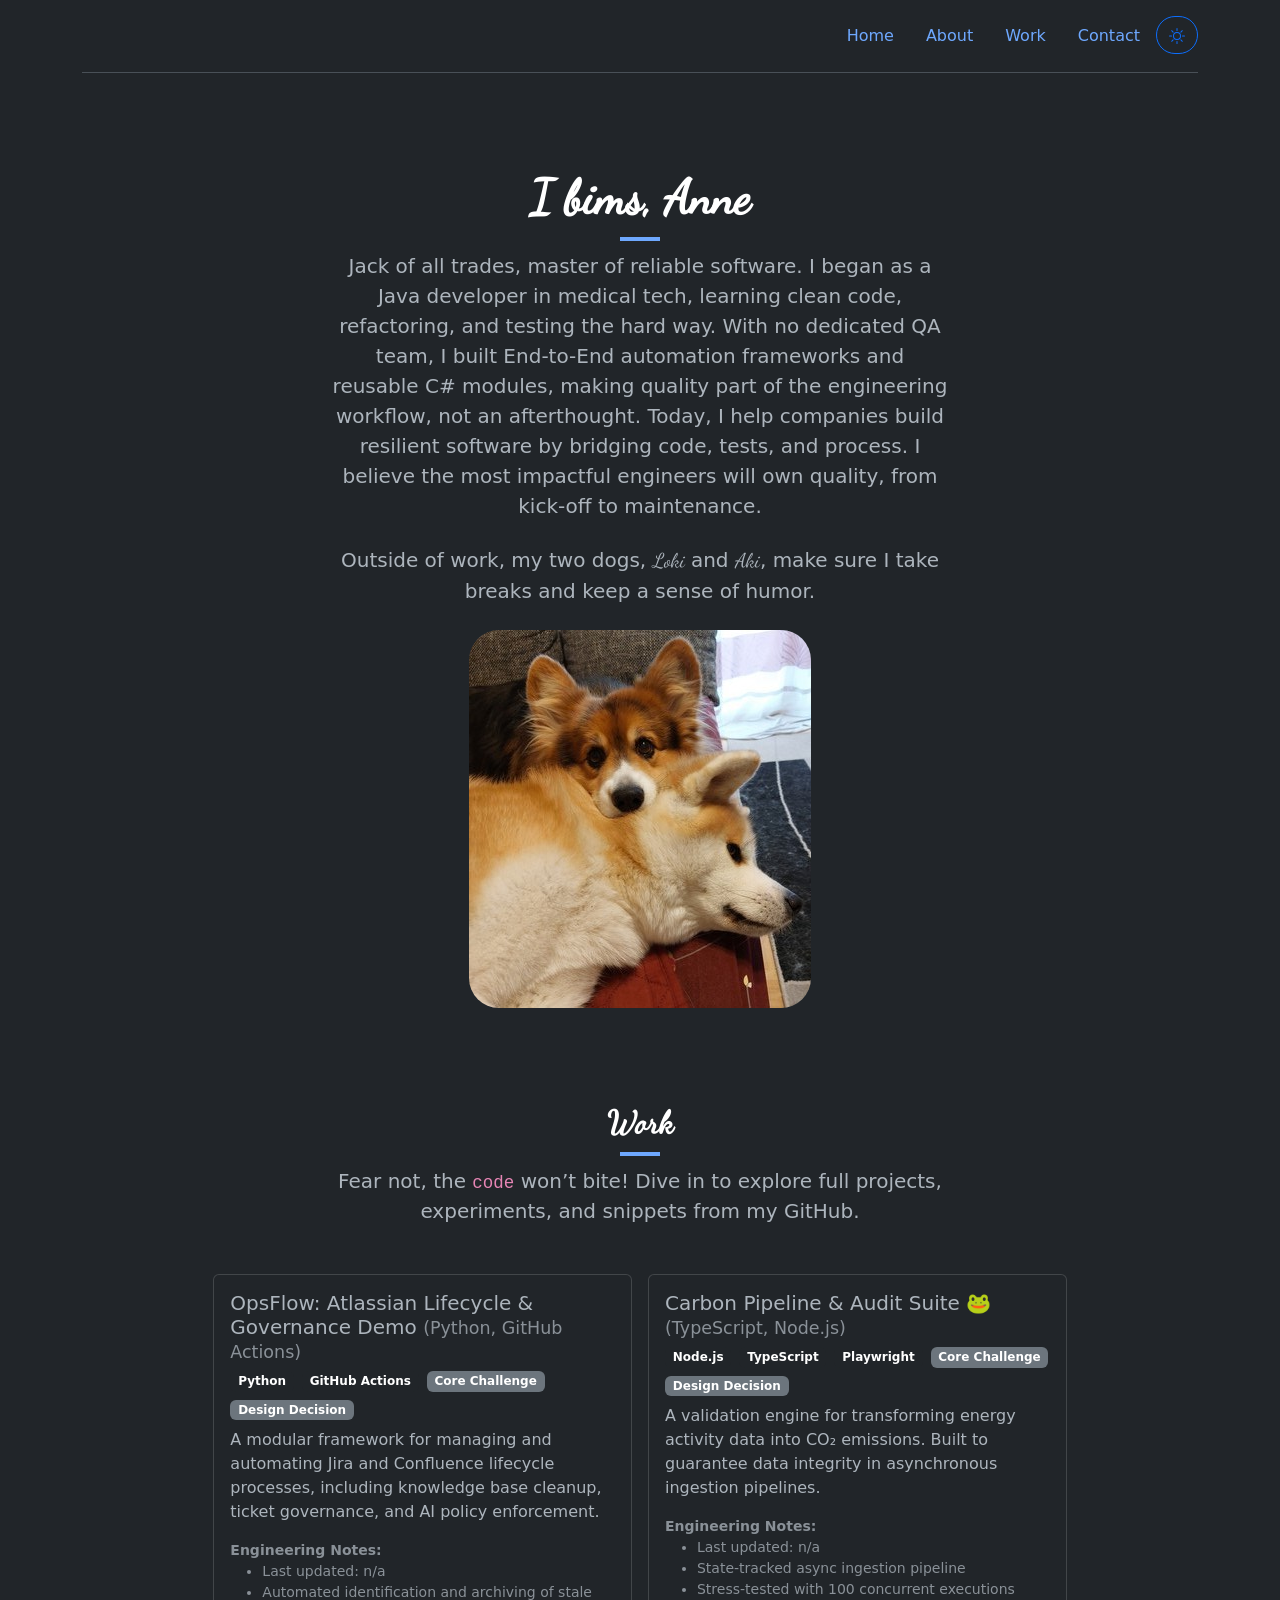
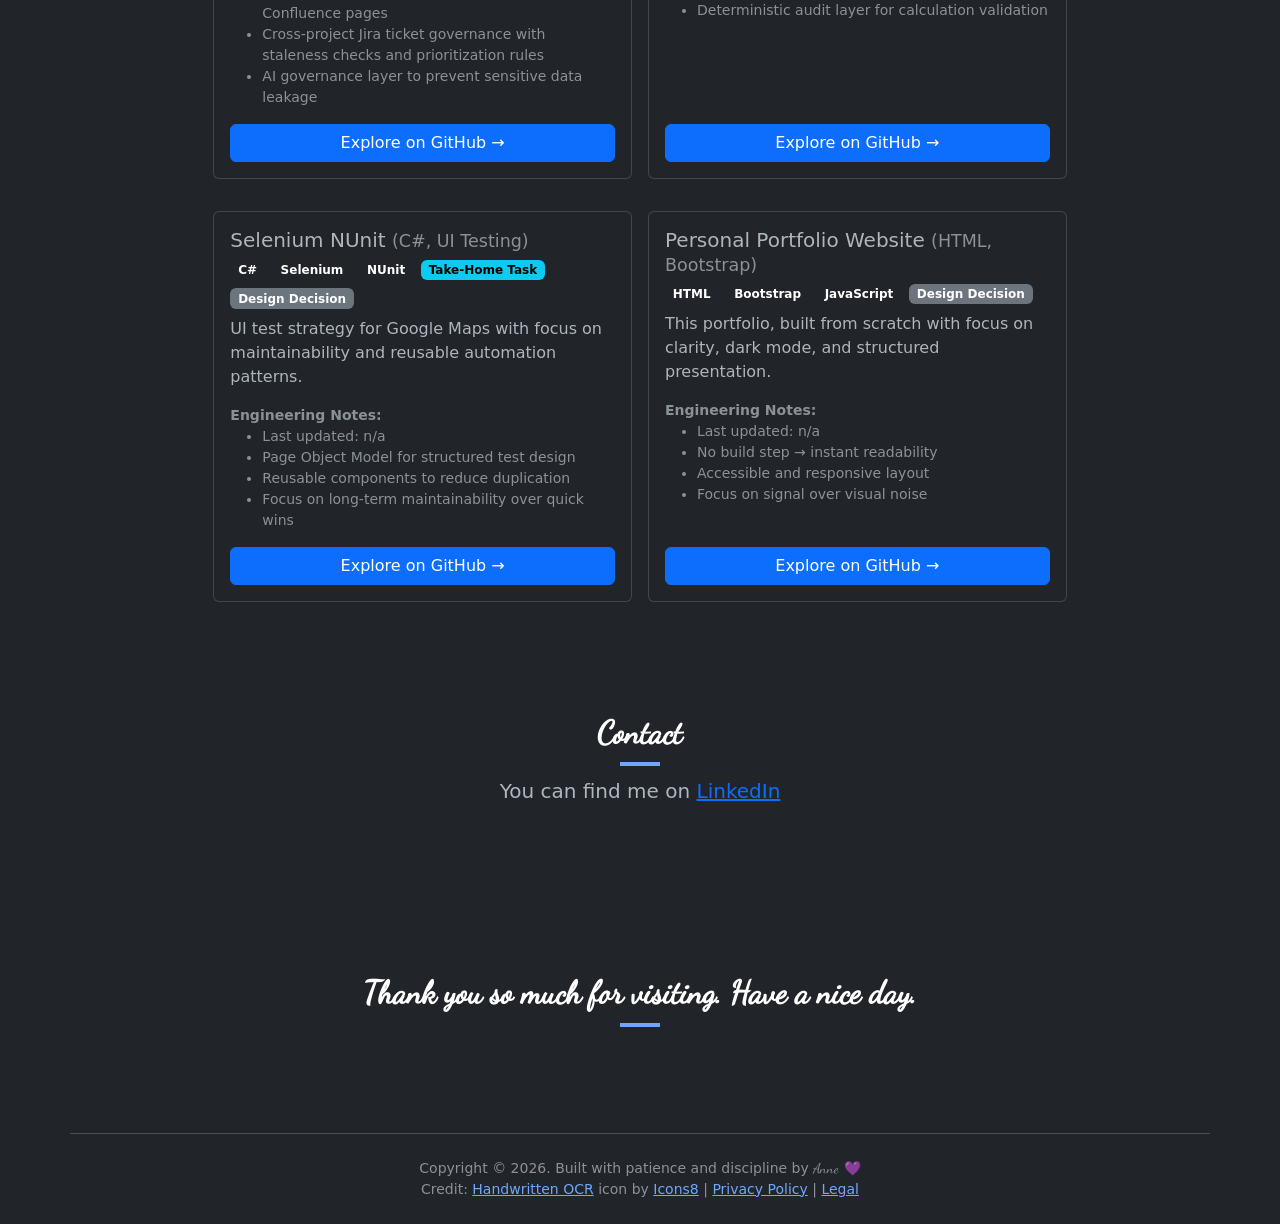
==== index.html @ 0c7285c0 "Added section - last updated" ====
<!DOCTYPE html>
<html lang="en" data-bs-theme="dark">
  <head>
    <meta charset="utf-8">
    <meta name="viewport" content="width=device-width, initial-scale=1.0">
    <link rel="icon" type="image/x-icon" href="resources/icons/icons8-handwritten-ocr-16.png">
    <link rel="stylesheet" href="resources/vendor/bootstrap-5.3.0-alpha1-dist/css/bootstrap.min.css">
    <script defer src="resources/vendor/bootstrap-5.3.0-alpha1-dist/js/bootstrap.bundle.min.js"></script>
    <link class="my-style" href="resources/css/dark.css" rel="stylesheet">
    <title>Anne with Loki and Aki</title>
  </head>
  <body>
    <noscript>
      JavaScript seems to be disabled in your browser.
      You must have JavaScript enabled in your browser to utilize the functionality of this website.
    </noscript>
    <div class="container">
      <header class="d-flex flex-wrap justify-content-end py-3 mb-4 border-bottom">
        <ul class="nav nav-pills">
          <li class="nav-item"><a href="index.html" class="nav-link">Home</a></li>
          <li class="nav-item"><a href="#about" class="nav-link">About</a></li>
          <li class="nav-item"><a href="#work" class="nav-link">Work</a></li>
          <li class="nav-item"><a href="#contact" class="nav-link">Contact</a></li>
          <li class="nav-item">
            <button class="btn btn-outline-primary my-button" id="skinToggler" title="Toggle dark mode">
              <svg class="sunglasses" xmlns="http://www.w3.org/2000/svg" width="16" height="16" fill="currentColor" viewBox="0 0 16 16">
                <path d="M3 5a2 2 0 0 0-2 2v.5H.5a.5.5 0 0 0 0 1H1V9a2 2 0 0 0 2 2h1a3 3 0 0 0 3-3 1 1 0 1 1 2 0 3 3 0 0 0 3 3h1a2 2 0 0 0 2-2v-.5h.5a.5.5 0 0 0 0-1H15V7a2 2 0 0 0-2-2h-2a2 2 0 0 0-1.888 1.338A1.99 1.99 0 0 0 8 6a1.99 1.99 0 0 0-1.112.338A2 2 0 0 0 5 5H3zm0 1h.941c.264 0 .348.356.112.474l-.457.228a2 2 0 0 0-.894.894l-.228.457C2.356 8.289 2 8.205 2 7.94V7a1 1 0 0 1 1-1z"/>
              </svg>
              <svg class="sun" xmlns="http://www.w3.org/2000/svg" width="16" height="16" fill="currentColor" viewBox="0 0 16 16">
                <path d="M8 11a3 3 0 1 1 0-6 3 3 0 0 1 0 6zm0 1a4 4 0 1 0 0-8 4 4 0 0 0 0 8zM8 0a.5.5 0 0 1 .5.5v2a.5.5 0 0 1-1 0v-2A.5.5 0 0 1 8 0zm0 13a.5.5 0 0 1 .5.5v2a.5.5 0 0 1-1 0v-2A.5.5 0 0 1 8 13zm8-5a.5.5 0 0 1-.5.5h-2a.5.5 0 0 1 0-1h2a.5.5 0 0 1 .5.5zM3 8a.5.5 0 0 1-.5.5h-2a.5.5 0 0 1 0-1h2A.5.5 0 0 1 3 8zm10.657-5.657a.5.5 0 0 1 0 .707l-1.414 1.415a.5.5 0 1 1-.707-.708l1.414-1.414a.5.5 0 0 1 .707 0zm-9.193 9.193a.5.5 0 0 1 0 .707L3.05 13.657a.5.5 0 0 1-.707-.707l1.414-1.414a.5.5 0 0 1 .707 0zm9.193 2.121a.5.5 0 0 1-.707 0l-1.414-1.414a.5.5 0 0 1 .707-.707l1.414 1.414a.5.5 0 0 1 0 .707zM4.464 4.465a.5.5 0 0 1-.707 0L2.343 3.05a.5.5 0 1 1 .707-.707l1.414 1.414a.5.5 0 0 1 0 .708z"/>
              </svg>
            </button>
          </li>
        </ul>
      </header>
    </div>

    <!--MAIN-->
    <div class="px-4 py-5 my-5 text-center">
      <h1 class="display-5 fw-bold my-headline my-font" id="about">I bims, Anne</h1>
      <div class="col-lg-6 mx-auto">
        <p class="lead mb-4">
          Jack of all trades, master of reliable software. I began as a Java developer in medical tech, learning clean code, refactoring, and testing the hard way. With no dedicated QA team, I built End-to-End automation frameworks and reusable C# modules, making quality part of the engineering workflow, not an afterthought.

Today, I help companies build resilient software by bridging code, tests, and process. I believe the most impactful engineers will own quality, from kick-off to maintenance.
        </p>
        <p class="lead mb-4">
        Outside of work, my two dogs, <span class="my-font">Loki</span> and <span class="my-font">Aki</span>, make sure I take breaks and keep a sense of humor.
        </p>
        <img class="my-button" src="resources/icons/hundeglitzer.jpg" alt="Dogs on the couch">
      </div>
    </div>

    <main>  
  <!-- WORK HEADER -->
  <div class="text-center">
    <h2 class="display-7 fw-bold my-headline my-font" id="work">Work</h2>
    <div class="col-lg-6 mx-auto">
       <p class="lead mb-4">
      Fear not, the <code>code</code> won’t bite! Dive in to explore full projects, experiments, and snippets from my GitHub.
    </p>
    </div>
  </div>

  <div class="col-lg-8 mx-auto mt-5">
 <div class="row g-3" id="work-projects">
    <!-- GENERATE PROJECT CARDS -->
  </div>

  <!-- CONTACT -->
  <div class="px-4 py-5 my-5 text-center">
    <h2 class="display-7 fw-bold my-headline my-font" id="contact">Contact</h2>
    <div class="col-lg-6 mx-auto">
      <p class="lead mb-4">
        You can find me on 
        <a rel="noreferrer" target="_blank" href="https://www.linkedin.com/in/annbah/" class="link-primary">
          LinkedIn
        </a>
      </p>
    </div>
  </div>

  <div class="px-4 py-5 my-5 text-center">
    <h2 class="display-7 fw-bold my-headline my-font">
      Thank you so much for visiting. Have a nice day.
    </h2>
  </div>
</main>

<!-- GLOBAL ENGINEERING COMMENT -->
<!--
  Portfolio Goal:
  Show engineering thinking, not just finished projects

  Principles:
  - Clarity over complexity
  - Explicit tradeoffs
  - Systems thinking (not isolated features)

  Why no heavy framework:
  Keep everything inspectable without setup
-->

    <button type="button" class="btn btn btn-outline-primary btn-floating btn-lg" id="btn-back-to-top" title="Back to top">
      <svg xmlns="http://www.w3.org/2000/svg" width="16" height="16" fill="currentColor" class="bi bi-arrow-up" viewBox="0 0 16 16">
        <path fill-rule="evenodd" d="M8 15a.5.5 0 0 0 .5-.5V2.707l3.146 3.147a.5.5 0 0 0 .708-.708l-4-4a.5.5 0 0 0-.708 0l-4 4a.5.5 0 1 0 .708.708L7.5 2.707V14.5a.5.5 0 0 0 .5.5z"/>
      </svg>
    </button>

    <!--FOOTER-->
    <footer class="footer" data-bs-theme="blue">
      <div class="container text-center border-top py-4 mb-4 small">
        <span class="text-muted copyright-year"></span>
        <span class="text-muted">Credit: <a rel="noreferrer" target="_blank" href="https://icons8.com/icon/WB1rUe6nRn3r/handwritten-ocr">Handwritten OCR</a> icon by <a rel="noreferrer" target="_blank" href="https://icons8.com">Icons8</a></span>
        <span class="text-muted"> | <a href="policy.html">Privacy Policy</a></span>
        <span class="text-muted"> | <a href="legal.html">Legal</a></span>
      </div>
    </footer>

    <script defer src="resources/js/darkmode.js"></script>
    <script defer src="resources/js/backToTop.js"></script>
    <script defer src="resources/js/updateCopyright.js"></script>
    <script defer src="resources/js/annotations.js"></script>
    <script defer src="resources/js/githubMeta.js"></script>
    <script src="resources/js/projects.js" defer></script>
    <script src="resources/js/generateProjects.js" defer></script>
  </body>
</html>
---- resources/css/dark.css ----
/* dancing-script-regular - latin */
@font-face {
    font-display: swap; /* Check https://developer.mozilla.org/en-US/docs/Web/CSS/@font-face/font-display for other options. */
    font-family: 'Dancing Script';
    font-style: normal;
    font-weight: 400;
    src: url('../fonts/dancing-script-v24-latin/dancing-script-v24-latin-regular.eot'); /* IE9 Compat Modes */
    src: url('../fonts/dancing-script-v24-latin/dancing-script-v24-latin-regular.eot?#iefix') format('embedded-opentype'), /* IE6-IE8 */
         url('../fonts/dancing-script-v24-latin/dancing-script-v24-latin-regular.woff2') format('woff2'), /* Super Modern Browsers */
         url('../fonts/dancing-script-v24-latin/dancing-script-v24-latin-regular.woff') format('woff'), /* Modern Browsers */
         url('../fonts/dancing-script-v24-latin/dancing-script-v24-latin-regular.ttf') format('truetype'), /* Safari, Android, iOS */
         url('../fonts/dancing-script-v24-latin/dancing-script-v24-latin-regular.svg#DancingScript') format('svg'); /* Legacy iOS */
  }
  body
  {
    height: 100vh;
  }
  #btn-back-to-top 
  {
    position: fixed;
    border-radius: 30px;
    bottom: 20px;
    right: 20px;
    display: none;
    z-index: 99;
  }
  .my-button
  {
    border-radius: 30px;
  }
  .my-font
  {
    font-family: "Dancing Script", sans-serif;
  }
  .sunglasses
  {
    display: none;
  }
  
  .my-headline::after
  {
    content: "";
    display: block;
    width: 40px;
    height: 4px;
    margin: 10px auto;
    background-color: #6ea8fe;
  }

  .annotation 
  {
    cursor: help;
    position: relative;
  }

  .annotation:hover 
  {
    filter: brightness(1.1);
  }
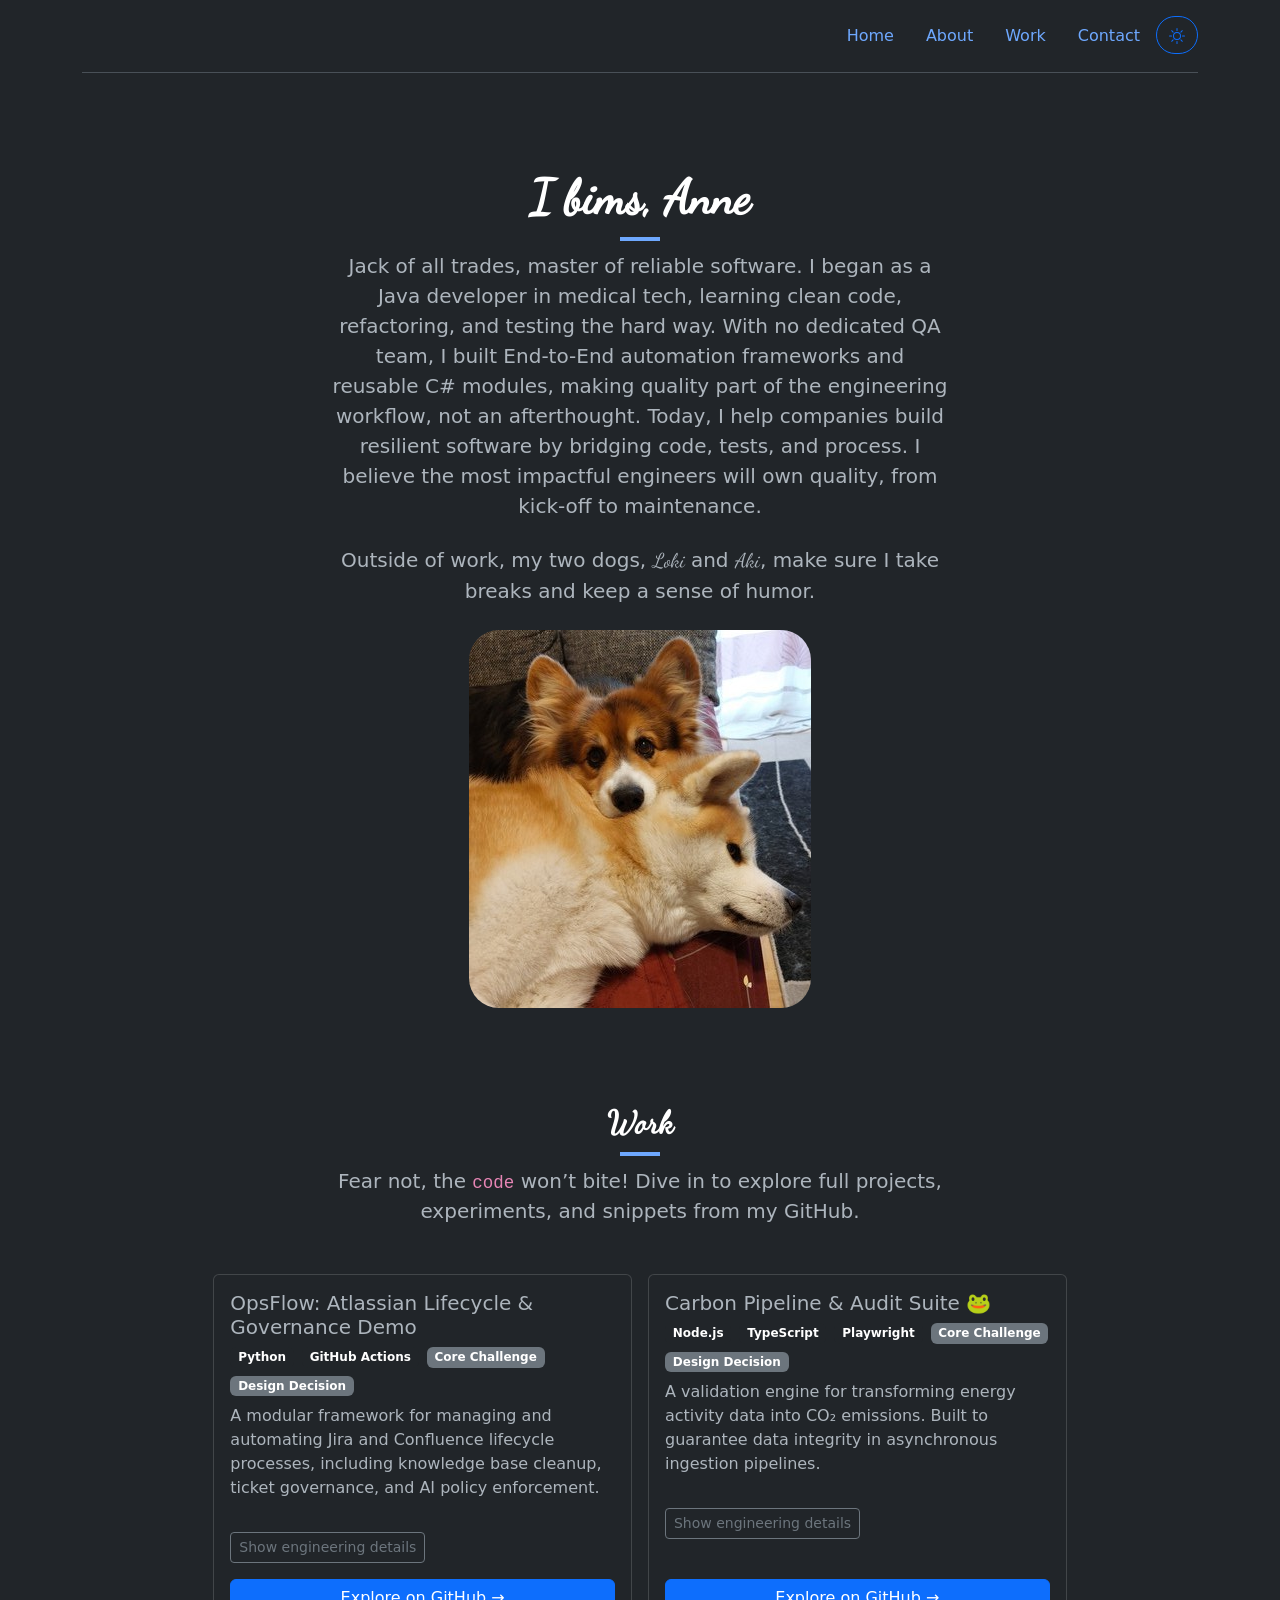
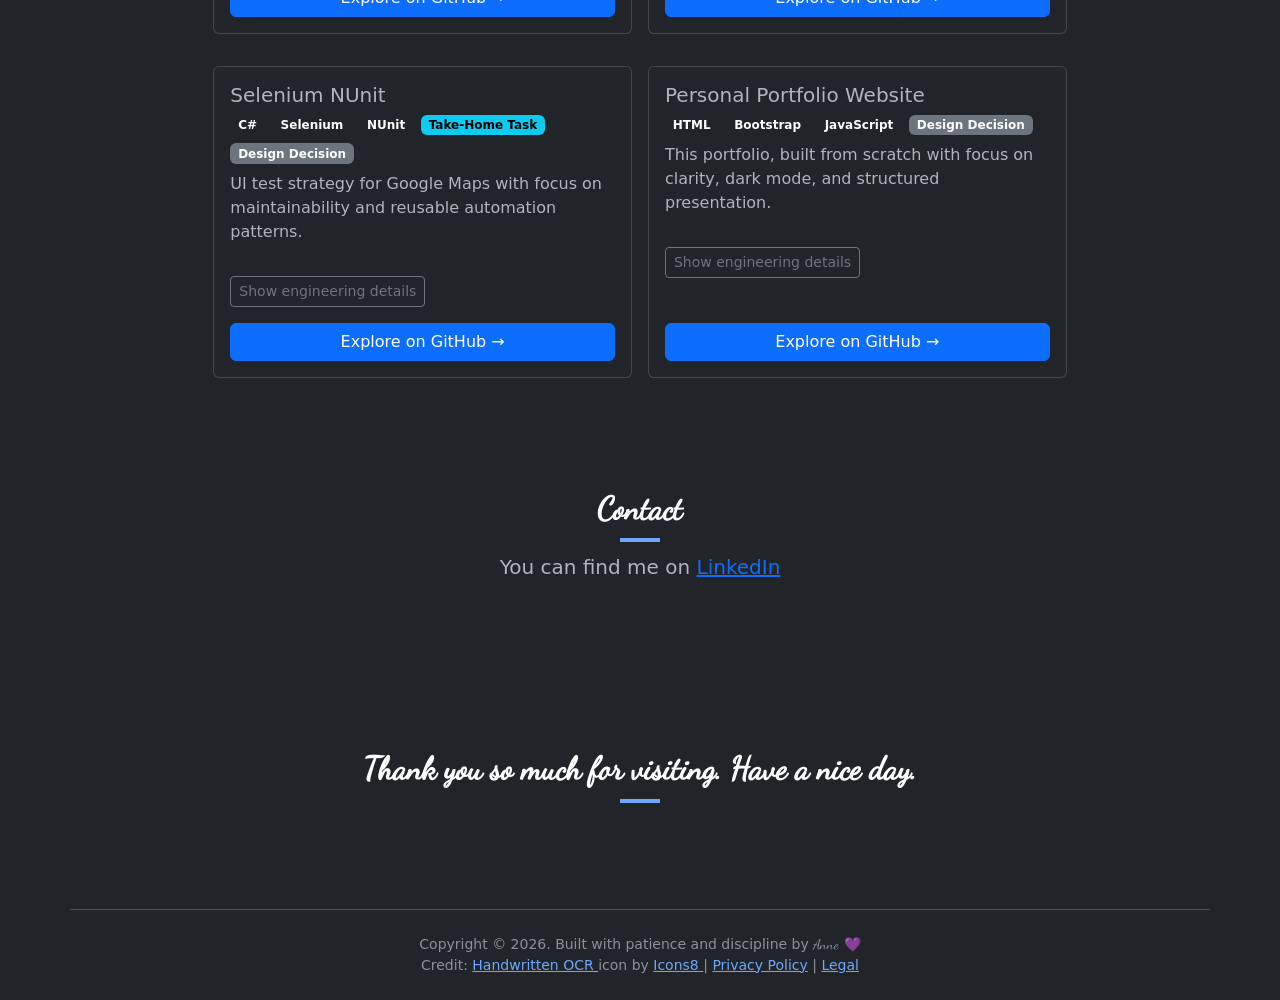
==== commit c3ec33b0: "Refactored footer" ====
--- a/index.html
+++ b/index.html
@@ -108,21 +108,14 @@
     </button>
 
     <!--FOOTER-->
-    <footer class="footer" data-bs-theme="blue">
-      <div class="container text-center border-top py-4 mb-4 small">
-        <span class="text-muted copyright-year"></span>
-        <span class="text-muted">Credit: <a rel="noreferrer" target="_blank" href="https://icons8.com/icon/WB1rUe6nRn3r/handwritten-ocr">Handwritten OCR</a> icon by <a rel="noreferrer" target="_blank" href="https://icons8.com">Icons8</a></span>
-        <span class="text-muted"> | <a href="policy.html">Privacy Policy</a></span>
-        <span class="text-muted"> | <a href="legal.html">Legal</a></span>
-      </div>
-    </footer>
+    <div id="footer"></div>
 
     <script defer src="resources/js/darkmode.js"></script>
     <script defer src="resources/js/backToTop.js"></script>
-    <script defer src="resources/js/updateCopyright.js"></script>
     <script defer src="resources/js/annotations.js"></script>
     <script defer src="resources/js/githubMeta.js"></script>
     <script src="resources/js/projects.js" defer></script>
     <script src="resources/js/generateProjects.js" defer></script>
+    <script src="resources/js/footer.js" defer></script>
   </body>
 </html>
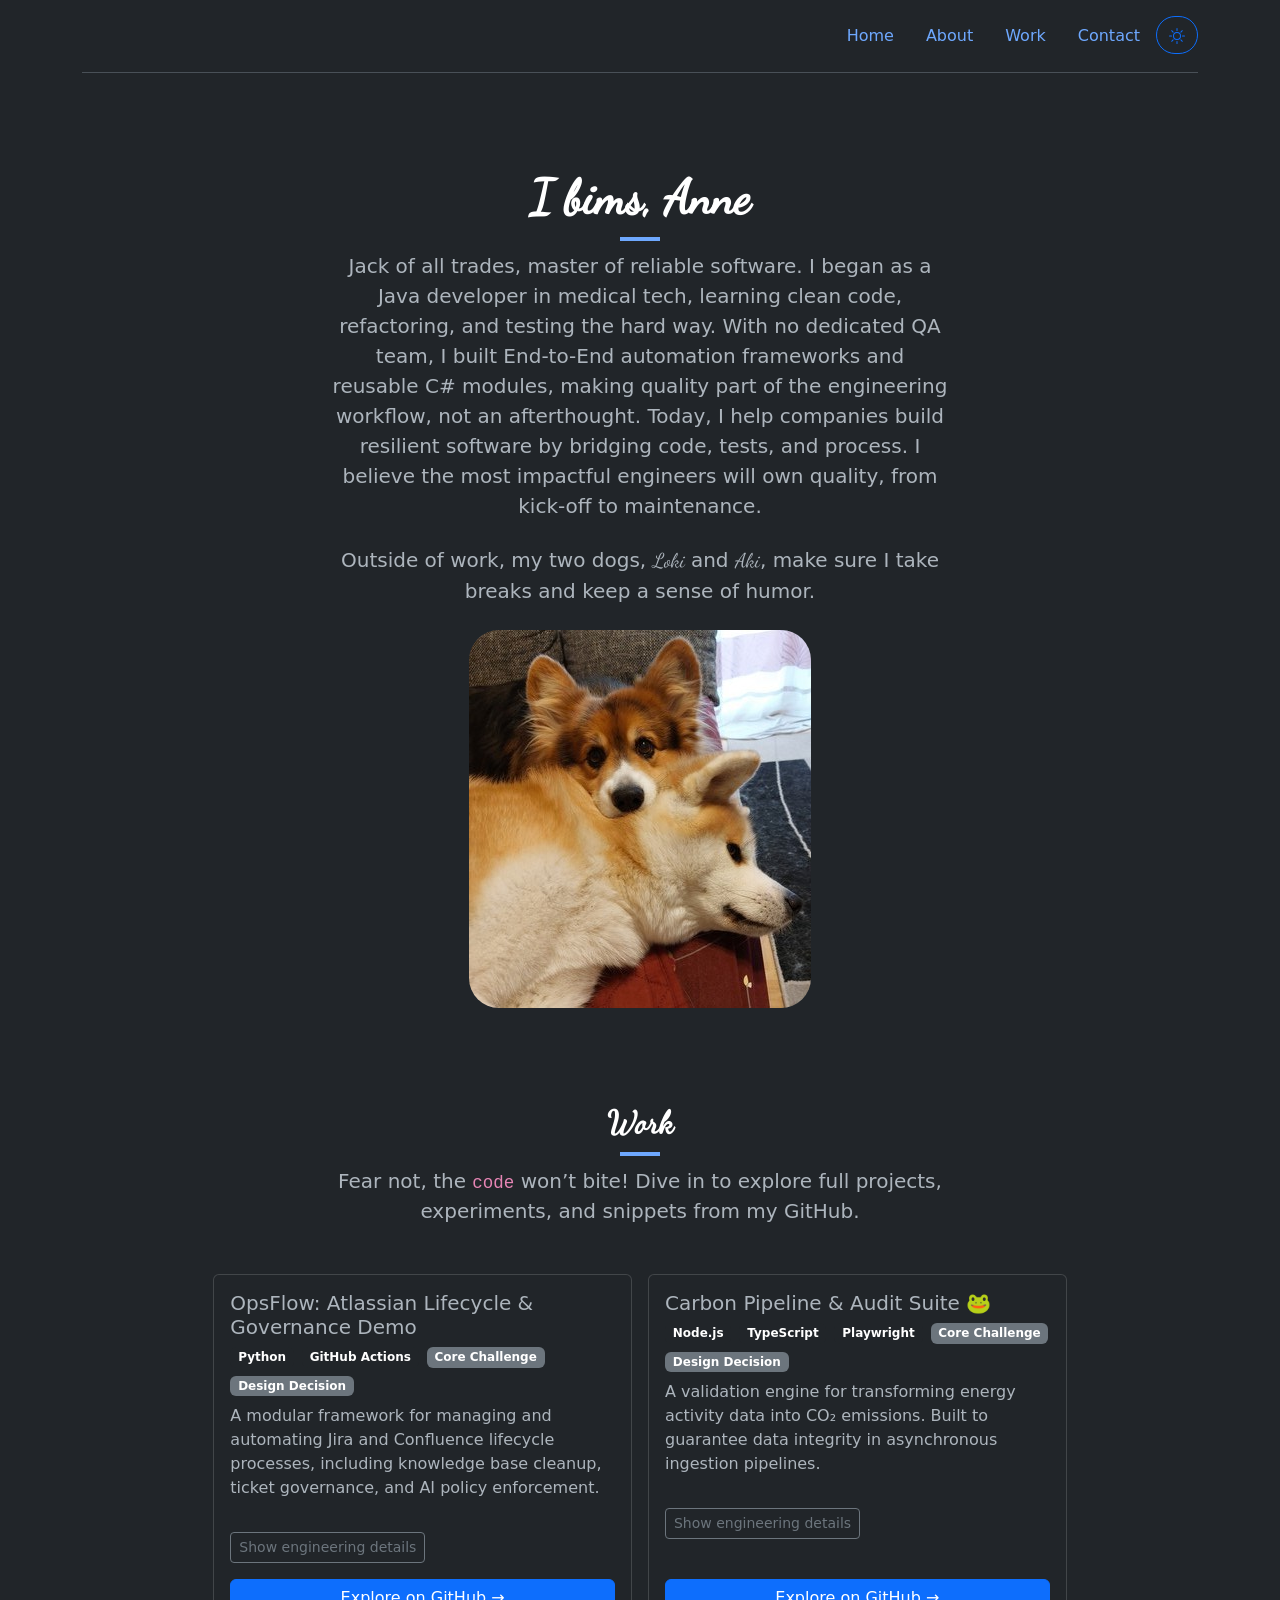
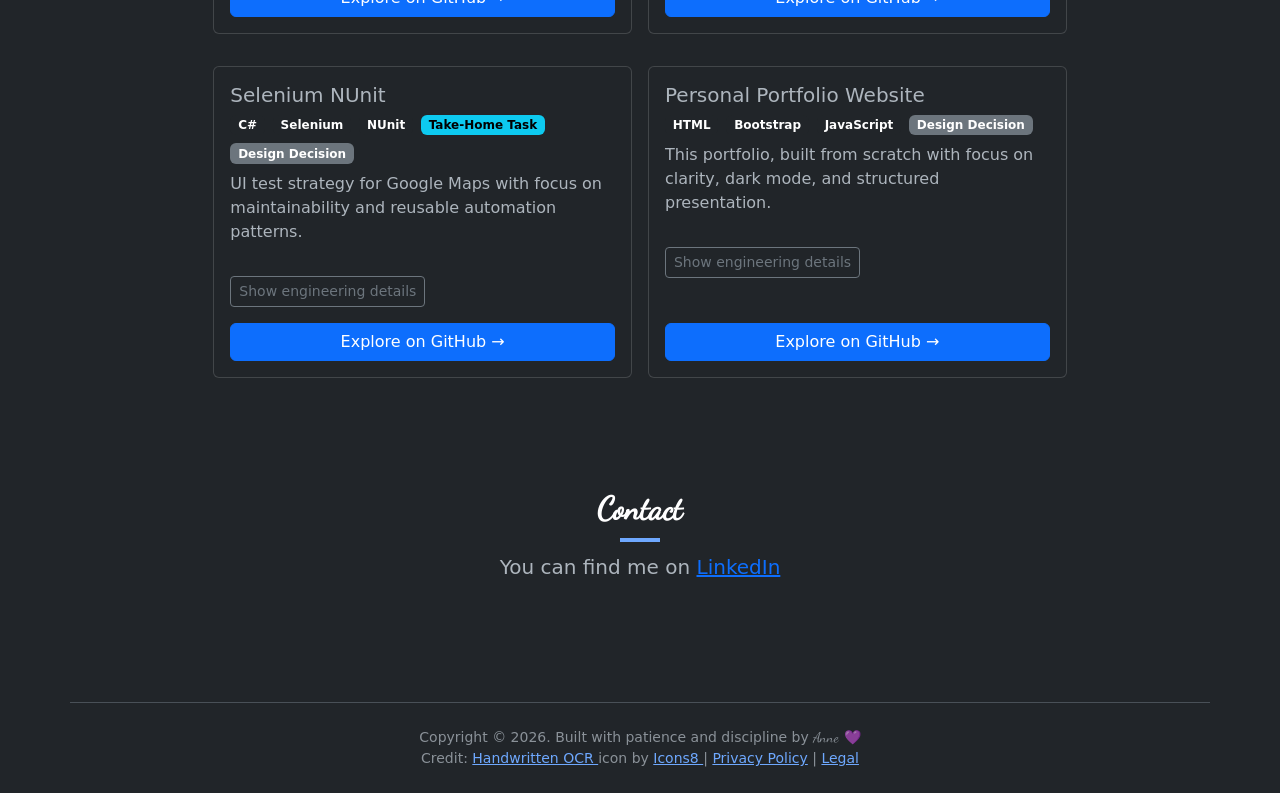
==== commit f96cc942: "Moved thank you message code" ====
--- a/index.html
+++ b/index.html
@@ -80,11 +80,8 @@
     </div>
   </div>
 
-  <div class="px-4 py-5 my-5 text-center">
-    <h2 class="display-7 fw-bold my-headline my-font">
-      Thank you so much for visiting. Have a nice day.
-    </h2>
-  </div>
+  <!-- THANK YOU MESSAGE -->
+<div id="footer-message-container"></div>
 </main>
 
 <!-- GLOBAL ENGINEERING COMMENT -->
@@ -110,12 +107,15 @@
     <!--FOOTER-->
     <div id="footer"></div>
 
-    <script defer src="resources/js/darkmode.js"></script>
-    <script defer src="resources/js/backToTop.js"></script>
-    <script defer src="resources/js/annotations.js"></script>
-    <script defer src="resources/js/githubMeta.js"></script>
-    <script src="resources/js/projects.js" defer></script>
-    <script src="resources/js/generateProjects.js" defer></script>
-    <script src="resources/js/footer.js" defer></script>
+    <script defer src="resources/js/ui/darkmode.js"></script>
+    <script defer src="resources/js/ui/backToTop.js"></script>
+    <script defer src="resources/js/features/annotations.js"></script>
+    <script defer src="resources/js/data/githubMeta.js"></script>
+    <script src="resources/js/data/projects.js" defer></script>
+    <script src="resources/js/features/generateProjects.js" defer></script>
+    <script src="resources/js/ui/footer.js" defer></script>
+    <script src="resources/js/features/footerMessage.js" defer></script>
+    <script src="resources/js/config/featureFlags.js" defer></script>
+    <script src="resources/js/features/cvFeature.js" defer></script>
   </body>
 </html>
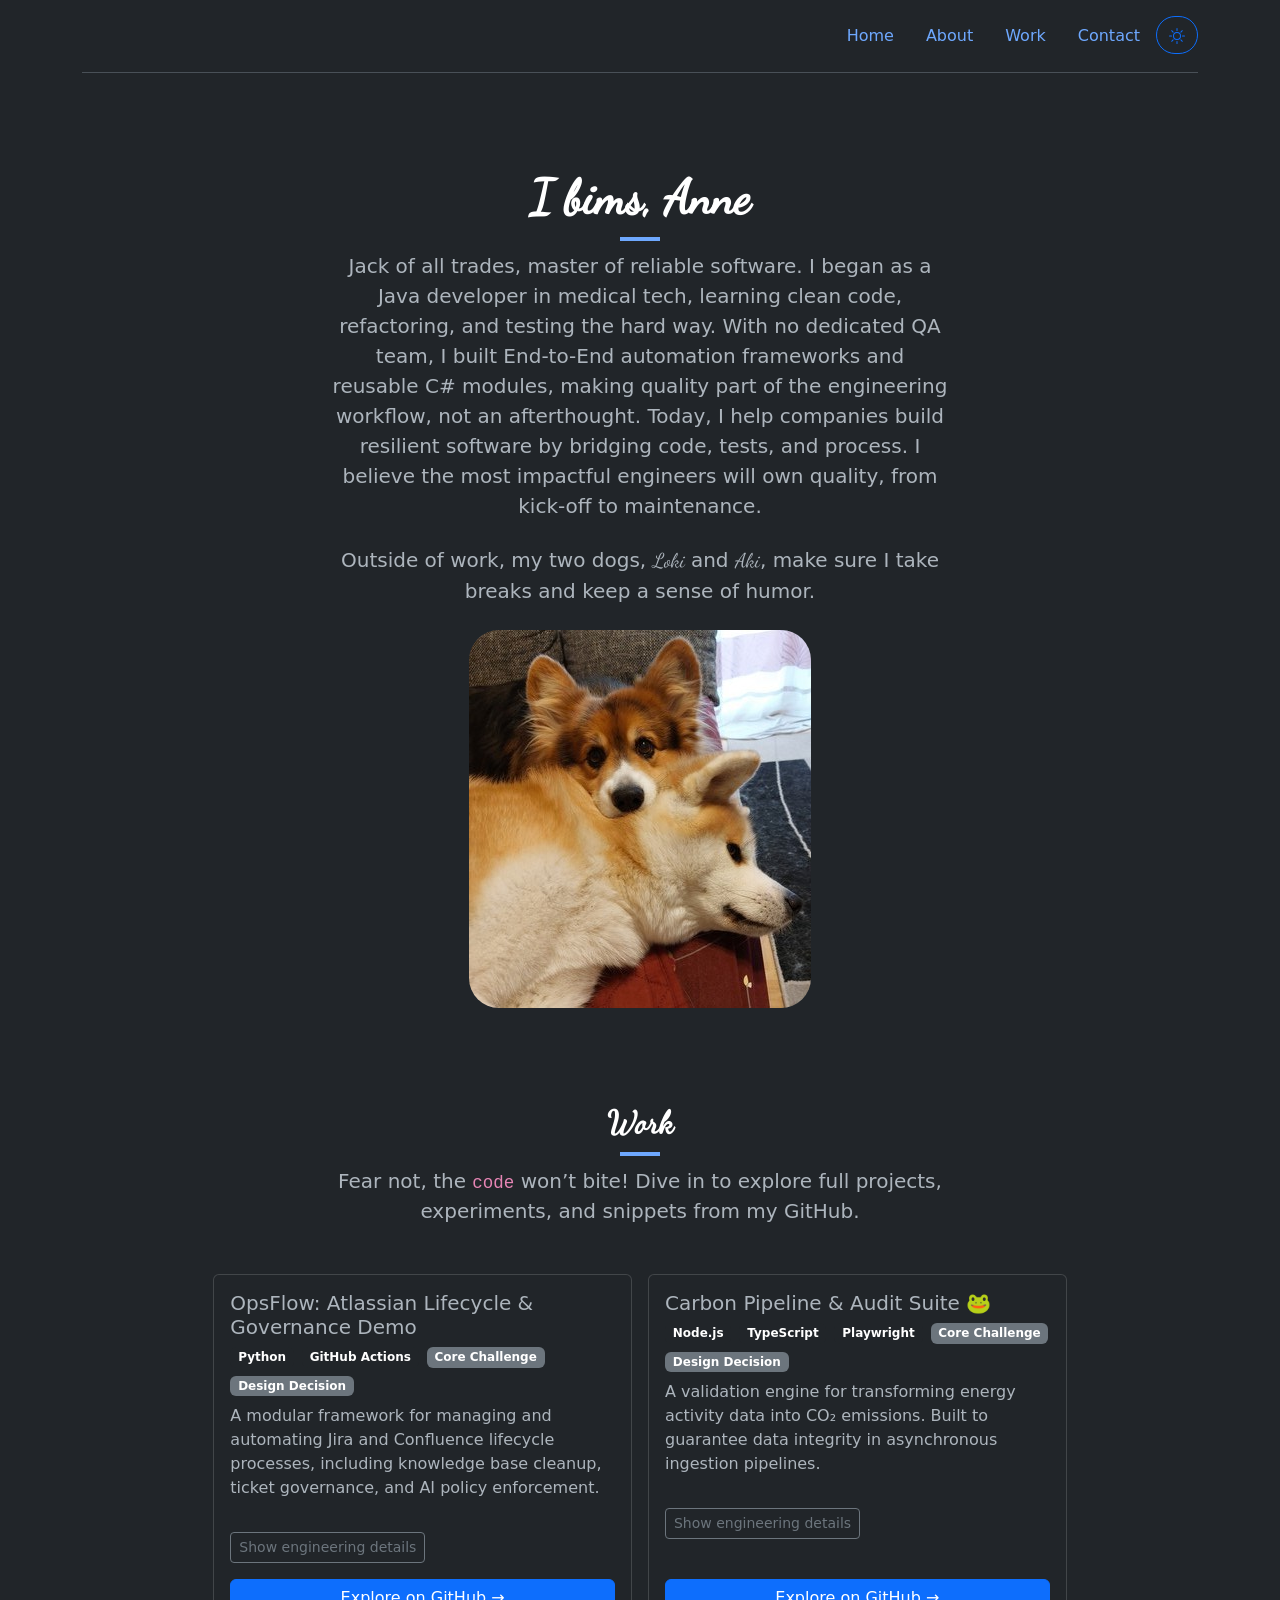
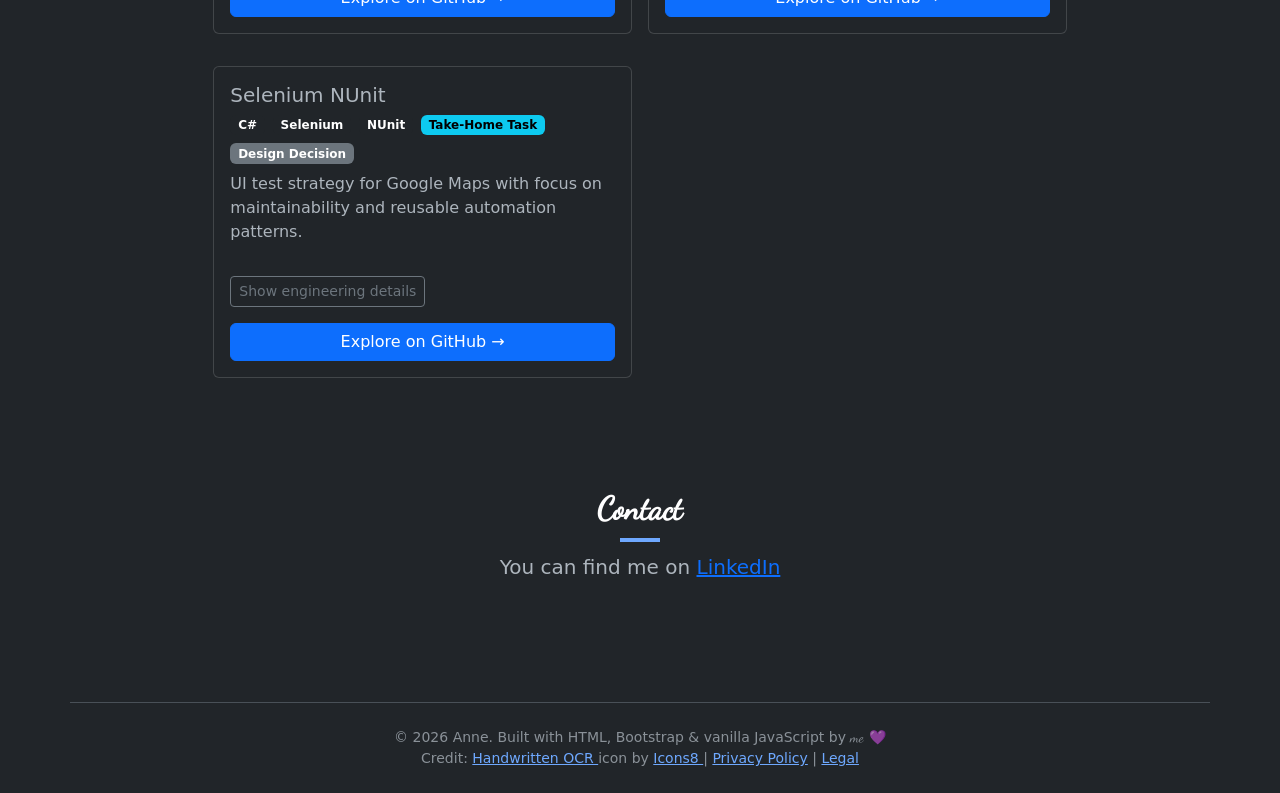
==== commit 6bfdc699: "Updated projects, footer and tab title" ====
--- a/index.html
+++ b/index.html
@@ -7,7 +7,7 @@
     <link rel="stylesheet" href="resources/vendor/bootstrap-5.3.0-alpha1-dist/css/bootstrap.min.css">
     <script defer src="resources/vendor/bootstrap-5.3.0-alpha1-dist/js/bootstrap.bundle.min.js"></script>
     <link class="my-style" href="resources/css/dark.css" rel="stylesheet">
-    <title>Anne with Loki and Aki</title>
+    <title>Anne | Software Engineer (Automation, Tooling & DevOps)</title>
   </head>
   <body>
     <noscript>
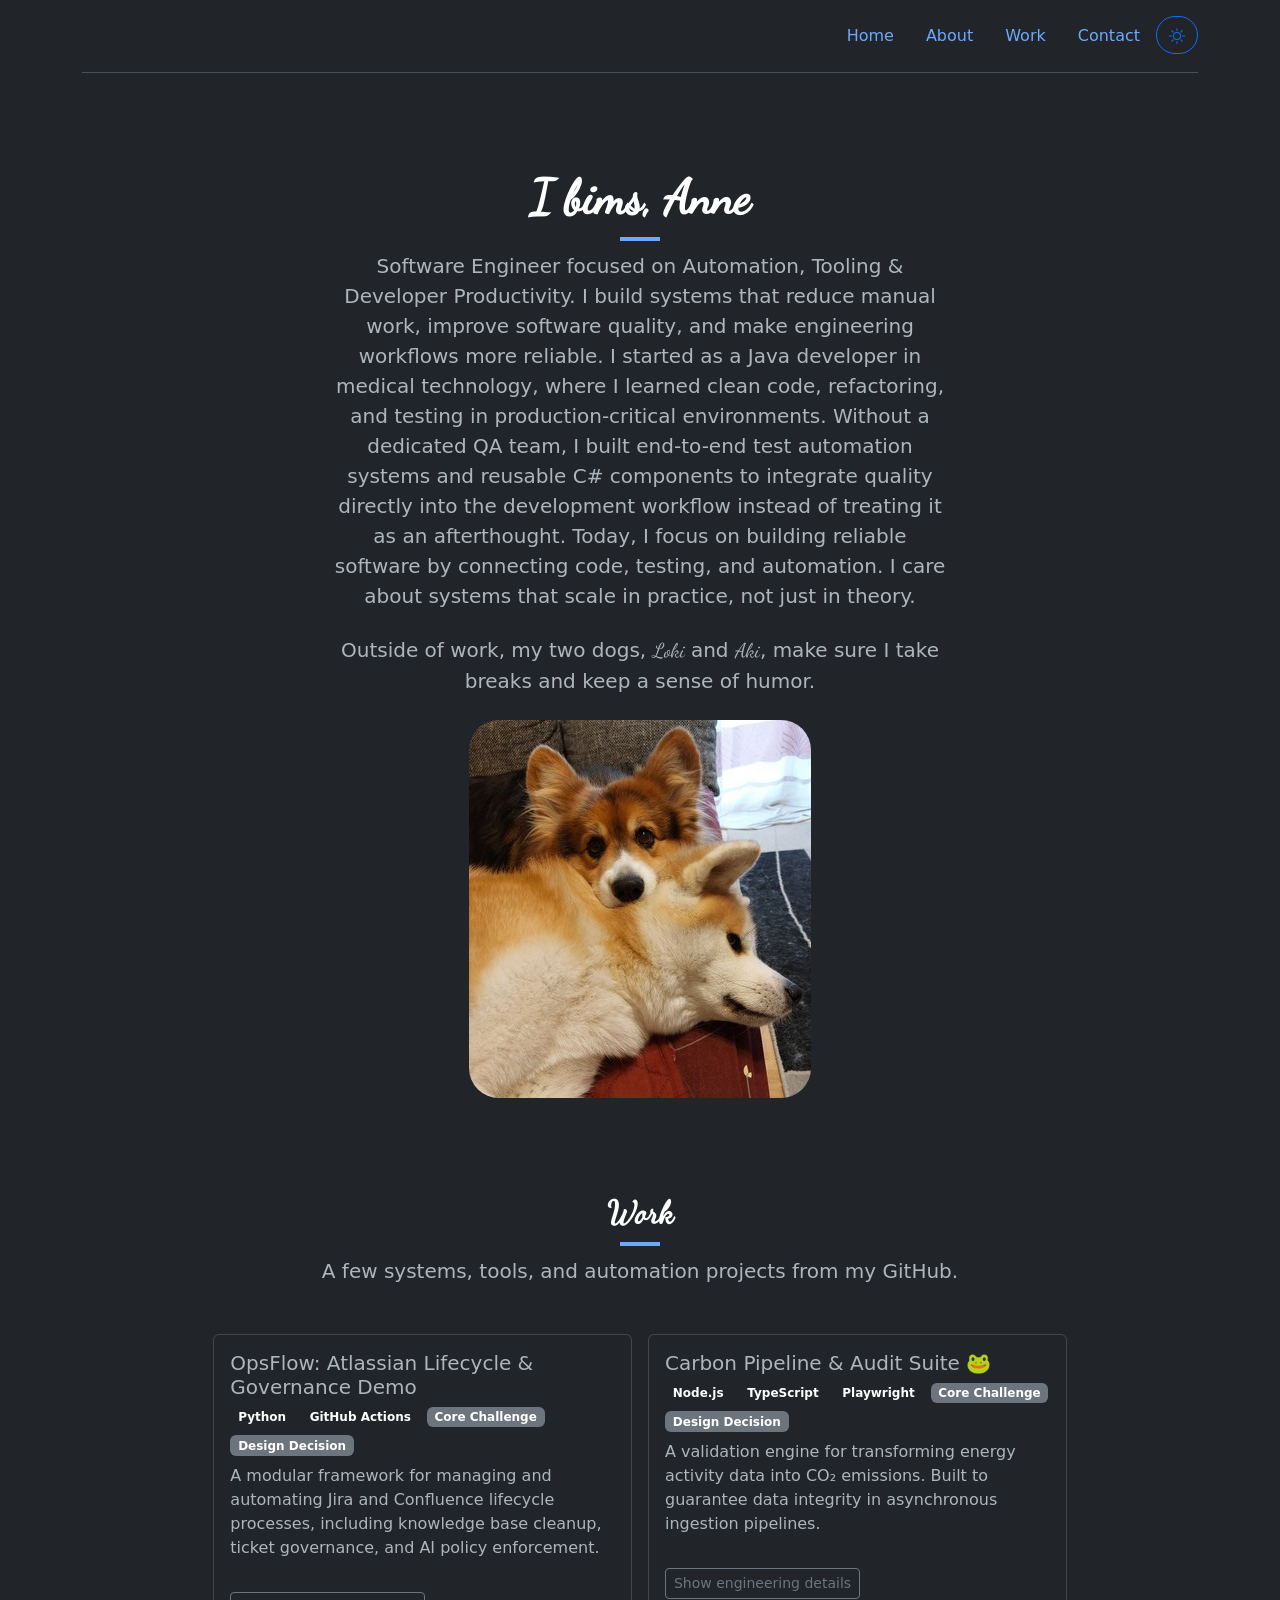
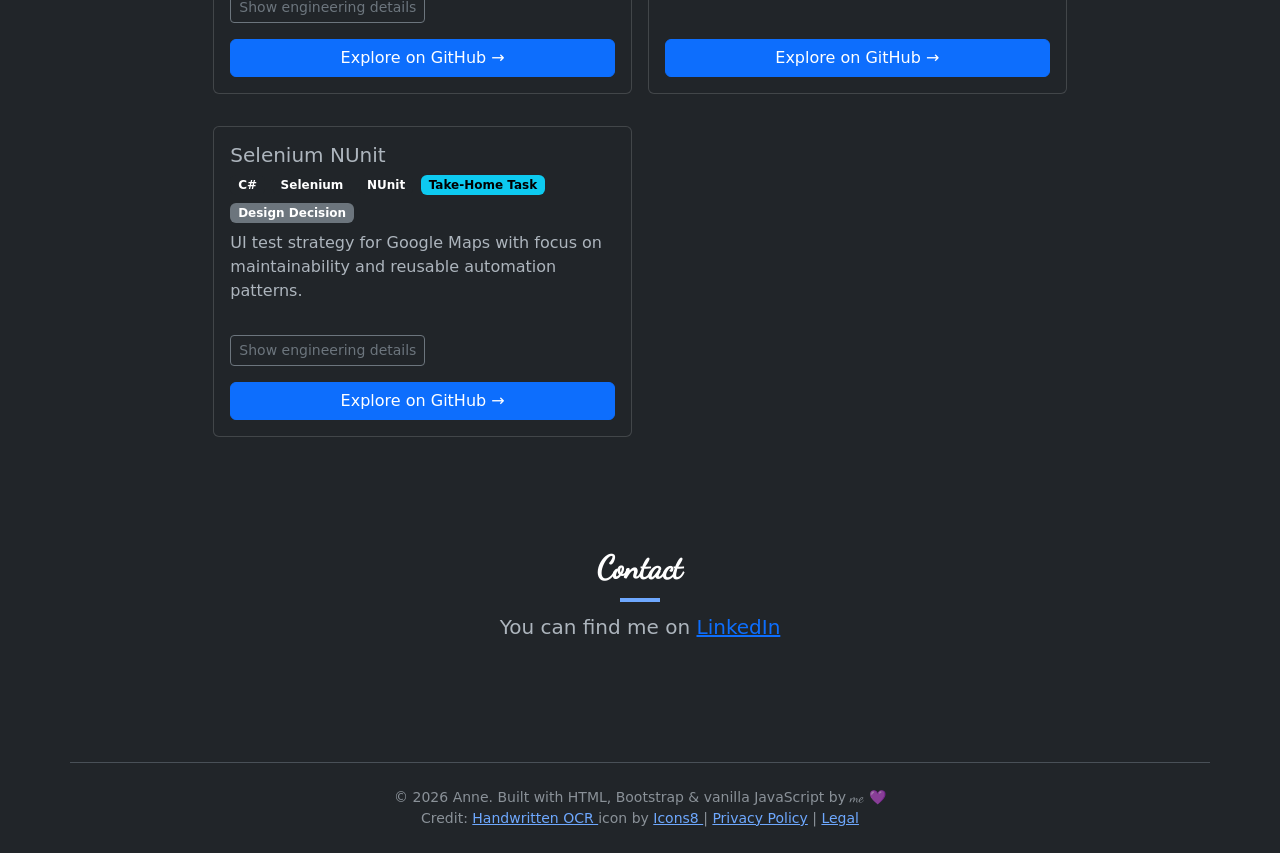
==== commit 97d82615: "Update index.html changed texts" ====
--- a/index.html
+++ b/index.html
@@ -40,10 +40,14 @@
       <h1 class="display-5 fw-bold my-headline my-font" id="about">I bims, Anne</h1>
       <div class="col-lg-6 mx-auto">
         <p class="lead mb-4">
-          Jack of all trades, master of reliable software. I began as a Java developer in medical tech, learning clean code, refactoring, and testing the hard way. With no dedicated QA team, I built End-to-End automation frameworks and reusable C# modules, making quality part of the engineering workflow, not an afterthought.
+          Software Engineer focused on Automation, Tooling & Developer Productivity.
+          I build systems that reduce manual work, improve software quality, and make engineering workflows more reliable.
 
-Today, I help companies build resilient software by bridging code, tests, and process. I believe the most impactful engineers will own quality, from kick-off to maintenance.
+          I started as a Java developer in medical technology, where I learned clean code, refactoring, and testing in production-critical environments.
+          Without a dedicated QA team, I built end-to-end test automation systems and reusable C# components to integrate quality directly into the development workflow instead of treating it as an afterthought.
+          Today, I focus on building reliable software by connecting code, testing, and automation. I care about systems that scale in practice, not just in theory.
         </p>
+        
         <p class="lead mb-4">
         Outside of work, my two dogs, <span class="my-font">Loki</span> and <span class="my-font">Aki</span>, make sure I take breaks and keep a sense of humor.
         </p>
@@ -57,7 +61,7 @@
     <h2 class="display-7 fw-bold my-headline my-font" id="work">Work</h2>
     <div class="col-lg-6 mx-auto">
        <p class="lead mb-4">
-      Fear not, the <code>code</code> won’t bite! Dive in to explore full projects, experiments, and snippets from my GitHub.
+      A few systems, tools, and automation projects from my GitHub.
     </p>
     </div>
   </div>
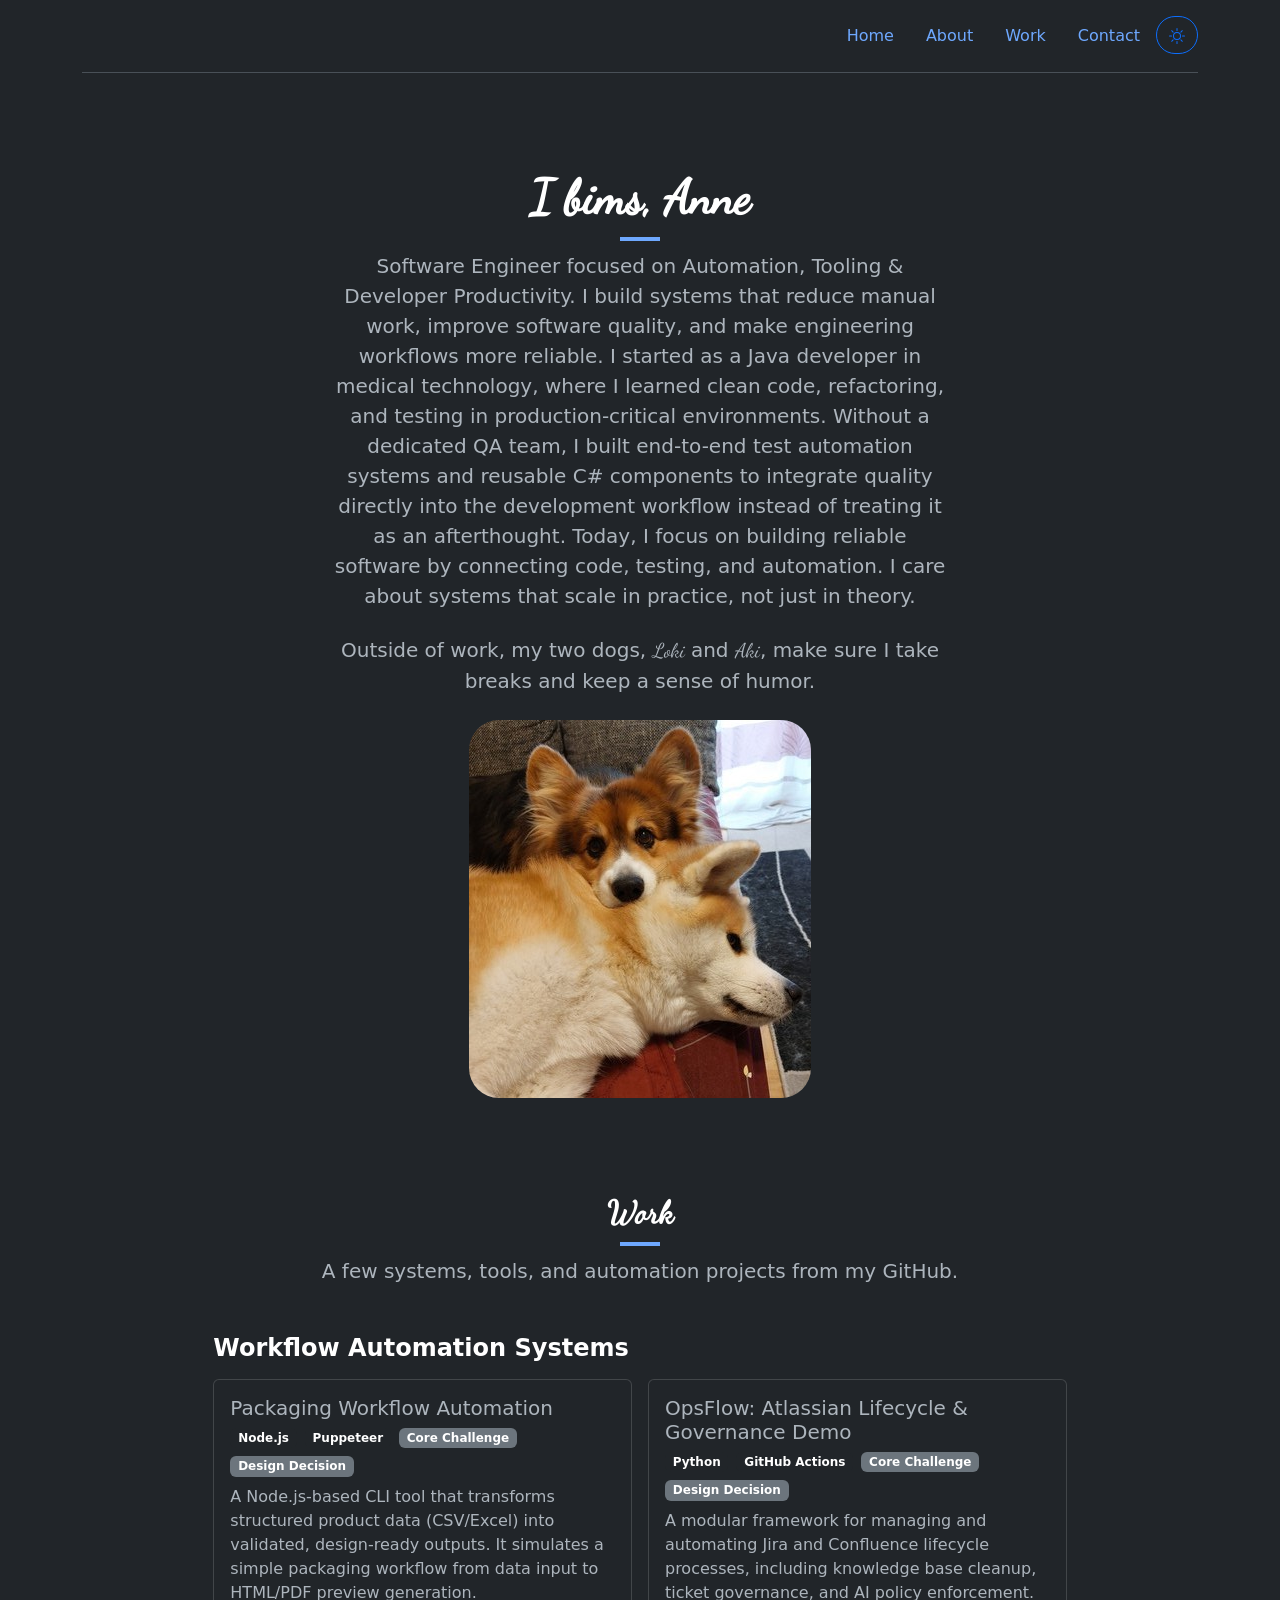
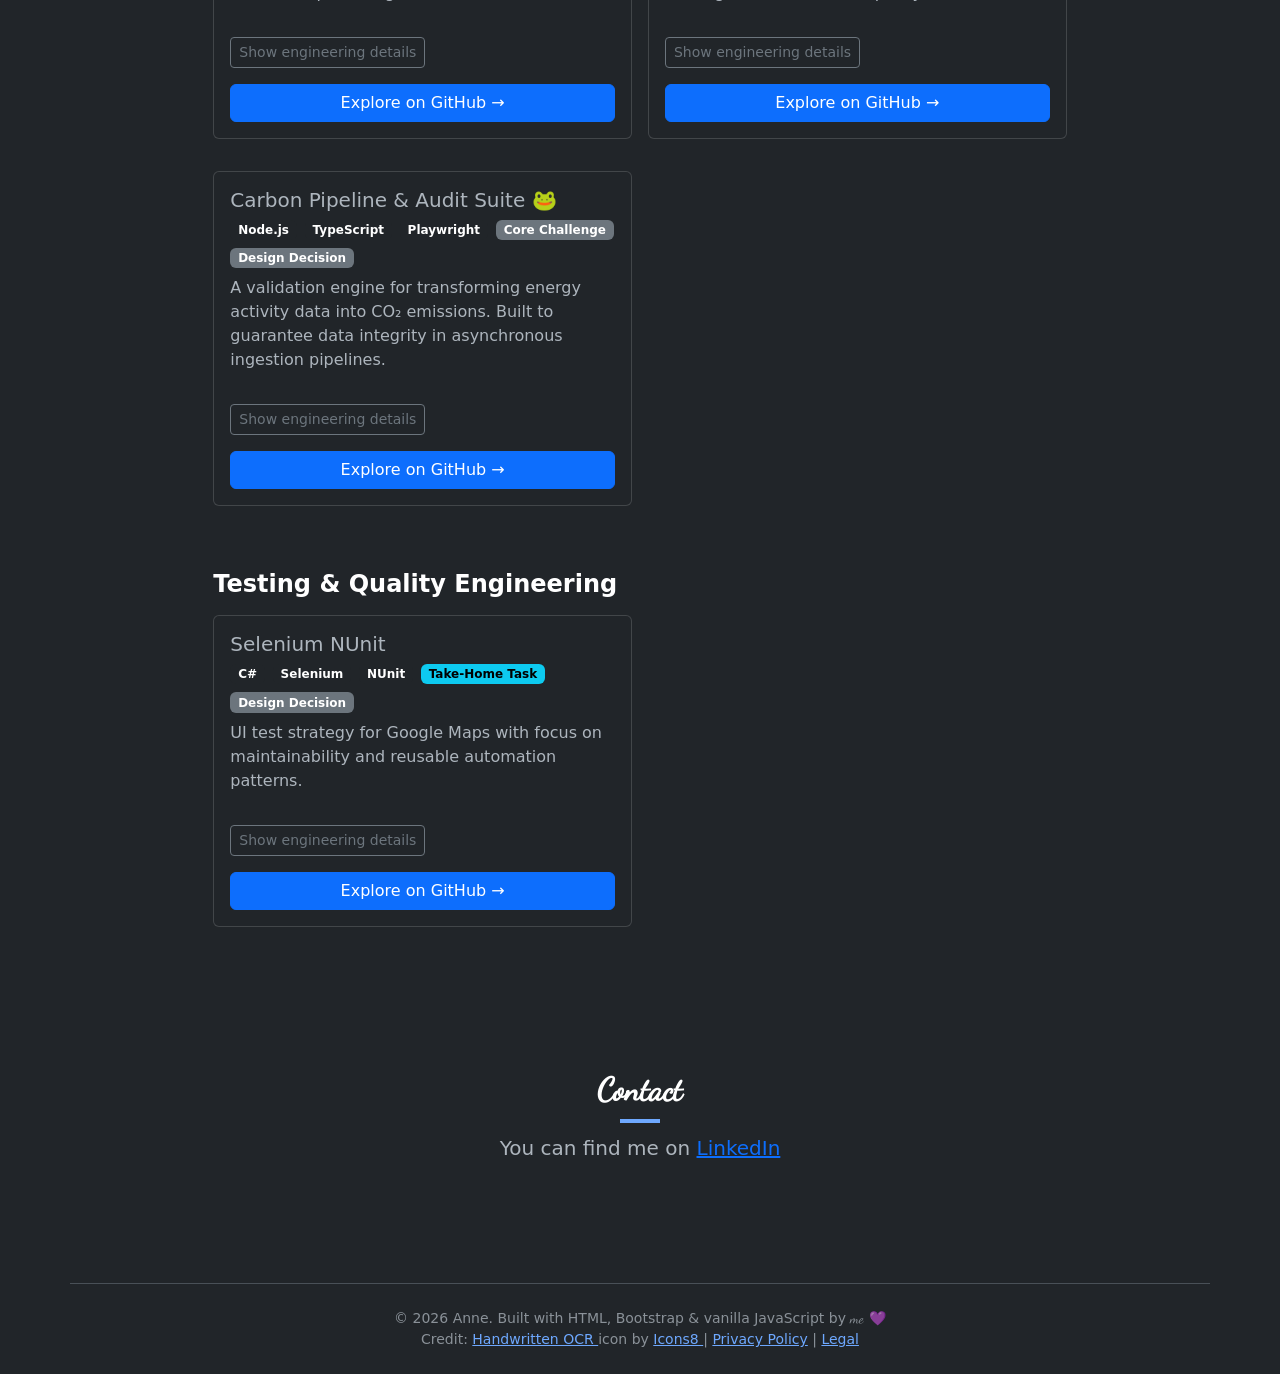
==== commit 0ee2e948: "Updated work section" ====
--- a/index.html
+++ b/index.html
@@ -57,14 +57,18 @@
 
     <main>  
   <!-- WORK HEADER -->
-  <div class="text-center">
-    <h2 class="display-7 fw-bold my-headline my-font" id="work">Work</h2>
-    <div class="col-lg-6 mx-auto">
-       <p class="lead mb-4">
+<div class="text-center">
+  <h2 class="display-7 fw-bold my-headline my-font" id="work">Work</h2>
+  <div class="col-lg-6 mx-auto">
+    <p class="lead mb-4">
       A few systems, tools, and automation projects from my GitHub.
     </p>
-    </div>
   </div>
+</div>
+<div class="col-lg-8 mx-auto mt-5">
+  <div id="work-projects"></div>
+
+</div>
 
   <div class="col-lg-8 mx-auto mt-5">
  <div class="row g-3" id="work-projects">
